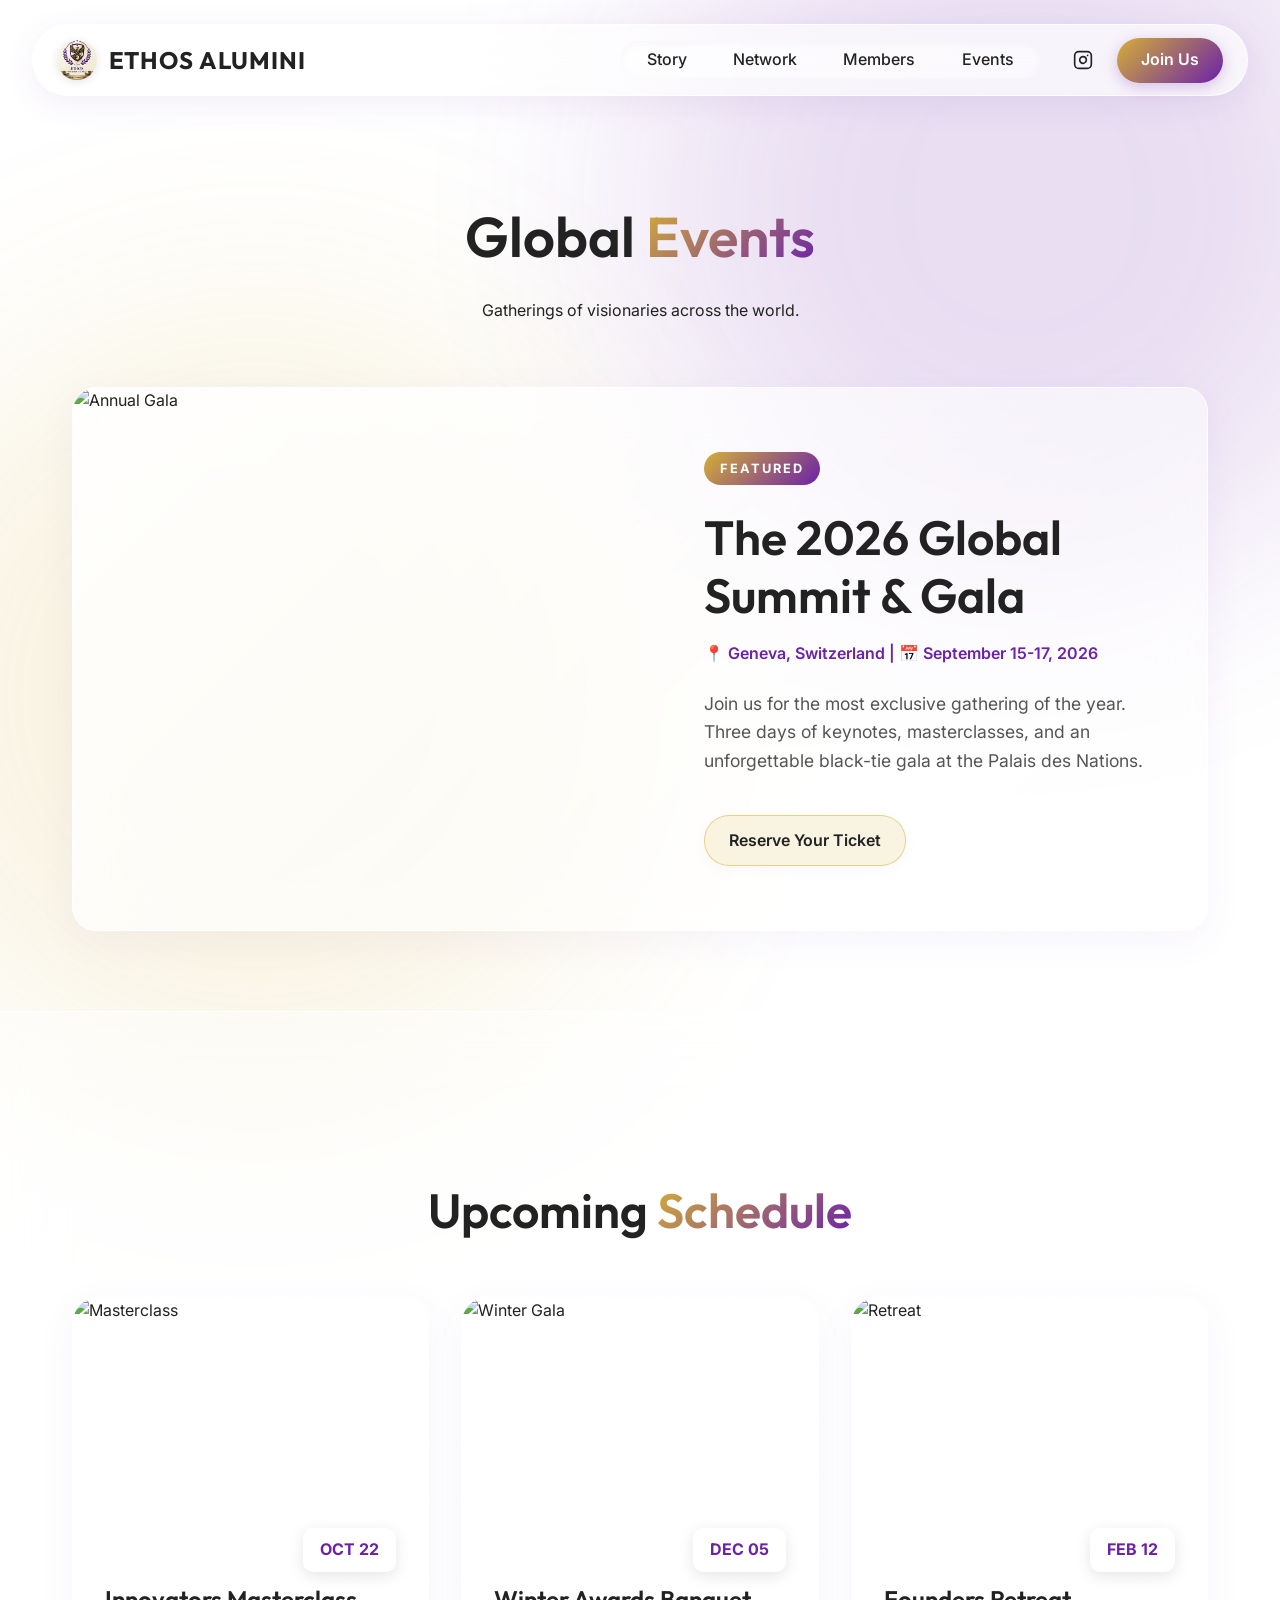
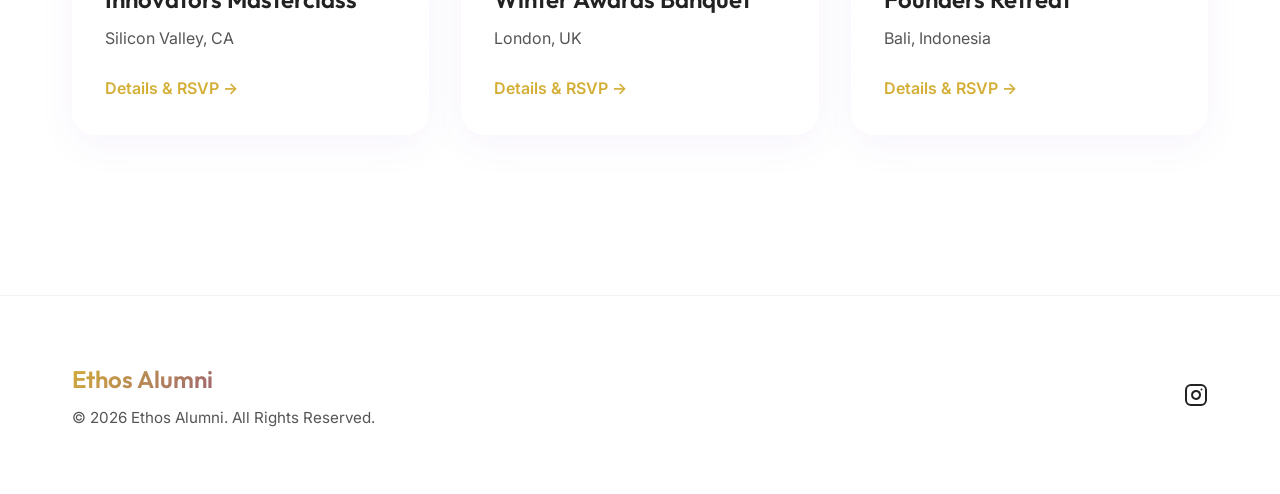
==== events.html @ 83d63afa "Complete cinematic redesign with events page" ====
<!DOCTYPE html>
<html lang="en">
<head>
    <meta charset="UTF-8">
    <meta name="viewport" content="width=device-width, initial-scale=1.0">
    <title>Ethos Alumni - Events</title>
    <link rel="icon" type="image/jpeg" href="logo.jpeg">
    <link rel="preconnect" href="https://fonts.googleapis.com">
    <link rel="preconnect" href="https://fonts.gstatic.com" crossorigin>
    <link href="https://fonts.googleapis.com/css2?family=Inter:wght@300;400;500&family=Outfit:wght@300;400;600;700&display=swap" rel="stylesheet">
    <link rel="stylesheet" href="styles.css">
</head>
<body class="js-enabled">
    <!-- Ambient Glows -->
    <div class="purple-glow"></div>
    <div class="gold-glow"></div>

    <nav class="navbar">
        <div class="logo">
            <img src="logo.jpeg" alt="Ethos Alumni Logo" class="logo-img">
            <span>ETHOS ALUMINI</span>
        </div>
        <div class="nav-right">
            <ul class="nav-links">
                <li><a href="index.html#about" class="nav-item">Story</a></li>
                <li><a href="index.html#network" class="nav-item">Network</a></li>
                <li><a href="members.html" class="nav-item">Members</a></li>
                <li><a href="events.html" class="nav-item">Events</a></li>
            </ul>
            <div class="nav-actions">
                <a href="#" class="social-icon" aria-label="Instagram">
                    <svg xmlns="http://www.w3.org/2000/svg" width="20" height="20" viewBox="0 0 24 24" fill="none" stroke="currentColor" stroke-width="2" stroke-linecap="round" stroke-linejoin="round">
                        <rect x="2" y="2" width="20" height="20" rx="5" ry="5"></rect>
                        <path d="M16 11.37A4 4 0 1 1 12.63 8 4 4 0 0 1 16 11.37z"></path>
                        <line x1="17.5" y1="6.5" x2="17.51" y2="6.5"></line>
                    </svg>
                </a>
                <a href="index.html#contact" class="btn-primary btn-nav">Join Us</a>
            </div>
        </div>
    </nav>

    <header class="page-header members-header">
        <h1 class="fade-up">Global <span class="gradient-text">Events</span></h1>
        <p class="fade-up delay-1">Gatherings of visionaries across the world.</p>
    </header>

    <section class="featured-event-section container">
        <div class="glass-card featured-event-card scroll-reveal">
            <div class="featured-event-img">
                <img src="https://images.unsplash.com/photo-1540575467063-178a50c2df87?q=80&w=1600&auto=format&fit=crop" alt="Annual Gala">
            </div>
            <div class="featured-event-content">
                <div class="event-badge">FEATURED</div>
                <h2>The 2026 Global Summit & Gala</h2>
                <p class="event-meta">📍 Geneva, Switzerland | 📅 September 15-17, 2026</p>
                <p class="event-desc">Join us for the most exclusive gathering of the year. Three days of keynotes, masterclasses, and an unforgettable black-tie gala at the Palais des Nations.</p>
                <a href="#" class="btn-primary">Reserve Your Ticket</a>
            </div>
        </div>
    </section>

    <section class="events-directory bg-glass" style="margin-top: 5rem;">
        <div class="container">
            <h2 class="section-title text-center scroll-reveal" style="padding-top: 4rem;">Upcoming <span class="gradient-text">Schedule</span></h2>
            
            <div class="cards-grid" style="padding-bottom: 4rem;">
                <!-- Event 1 -->
                <div class="glass-card event-grid-card scroll-reveal">
                    <img src="https://images.unsplash.com/photo-1515187029135-18ee286d815b?q=80&w=600&auto=format&fit=crop" alt="Masterclass">
                    <div class="event-grid-info">
                        <div class="event-date-small">OCT 22</div>
                        <h3>Innovators Masterclass</h3>
                        <p>Silicon Valley, CA</p>
                        <a href="#" class="event-link">Details & RSVP &rarr;</a>
                    </div>
                </div>

                <!-- Event 2 -->
                <div class="glass-card event-grid-card scroll-reveal delay-1">
                    <img src="https://images.unsplash.com/photo-1511795409834-ef04bbd61622?q=80&w=600&auto=format&fit=crop" alt="Winter Gala">
                    <div class="event-grid-info">
                        <div class="event-date-small">DEC 05</div>
                        <h3>Winter Awards Banquet</h3>
                        <p>London, UK</p>
                        <a href="#" class="event-link">Details & RSVP &rarr;</a>
                    </div>
                </div>

                <!-- Event 3 -->
                <div class="glass-card event-grid-card scroll-reveal delay-2">
                    <img src="https://images.unsplash.com/photo-1552664730-d307ca884978?q=80&w=600&auto=format&fit=crop" alt="Retreat">
                    <div class="event-grid-info">
                        <div class="event-date-small">FEB 12</div>
                        <h3>Founders Retreat</h3>
                        <p>Bali, Indonesia</p>
                        <a href="#" class="event-link">Details & RSVP &rarr;</a>
                    </div>
                </div>
            </div>
        </div>
    </section>

    <!-- Footer same as others -->
    <footer class="footer">
        <div class="container footer-content">
            <div class="footer-brand">
                <h2 class="gradient-text">Ethos Alumni</h2>
                <p>&copy; 2026 Ethos Alumni. All Rights Reserved.</p>
            </div>
            <div class="footer-socials">
                <a href="#" class="social-icon" aria-label="Instagram">
                    <svg xmlns="http://www.w3.org/2000/svg" width="24" height="24" viewBox="0 0 24 24" fill="none" stroke="currentColor" stroke-width="2" stroke-linecap="round" stroke-linejoin="round">
                        <rect x="2" y="2" width="20" height="20" rx="5" ry="5"></rect>
                        <path d="M16 11.37A4 4 0 1 1 12.63 8 4 4 0 0 1 16 11.37z"></path>
                        <line x1="17.5" y1="6.5" x2="17.51" y2="6.5"></line>
                    </svg>
                </a>
            </div>
        </div>
    </footer>

    <script src="script.js"></script>
</body>
</html>
---- styles.css ----
/* ... variables and reset ... */
:root {
    /* White/Champagne Gold/Purple Theme */
    --color-bg: #ffffff;
    --color-offwhite: #f9f9f9;
    --color-text: #222222;
    --color-text-light: #555555;
    --color-gold: #d4af37;
    --color-purple: #6b21a8;
    
    --font-heading: 'Outfit', sans-serif;
    --font-body: 'Inter', sans-serif;
}

* { margin: 0; padding: 0; box-sizing: border-box; }
html { scroll-behavior: smooth; }

body {
    font-family: var(--font-body);
    color: var(--color-text);
    background-color: var(--color-bg);
    line-height: 1.6;
    overflow-x: hidden;
}

/* Ambient Glows */
.purple-glow, .gold-glow {
    position: fixed;
    width: 60vw;
    height: 60vw;
    border-radius: 50%;
    filter: blur(120px);
    z-index: -2;
    opacity: 0.15;
    animation: floatGlow 12s infinite alternate ease-in-out;
    pointer-events: none;
}
.purple-glow { background: var(--color-purple); top: -20%; right: -10%; }
.gold-glow { background: var(--color-gold); bottom: -20%; left: -10%; animation-delay: -6s; }

@keyframes floatGlow {
    0% { transform: translate(0, 0) scale(1); }
    100% { transform: translate(5%, 10%) scale(1.1); }
}

/* Typography */
h1, h2, h3, h4 { font-family: var(--font-heading); font-weight: 600; }
.text-center { text-align: center; }

.gradient-text {
    background: linear-gradient(135deg, var(--color-gold), var(--color-purple));
    -webkit-background-clip: text;
    -webkit-text-fill-color: transparent;
    background-clip: text;
}

/* Layout */
.container { max-width: 1200px; margin: 0 auto; padding: 0 2rem; }

/* Navbar - Floating Pill Design */
.navbar {
    position: fixed;
    top: 0;
    left: 0;
    width: calc(100% - 4rem);
    margin: 1.5rem 2rem;
    padding: 0.8rem 1.5rem;
    display: flex;
    justify-content: space-between;
    align-items: center;
    background: rgba(255, 255, 255, 0.65);
    backdrop-filter: blur(25px);
    -webkit-backdrop-filter: blur(25px);
    z-index: 1000;
    border-radius: 50px;
    border: 1px solid rgba(255, 255, 255, 0.8);
    box-shadow: 0 8px 32px rgba(107, 33, 168, 0.08);
    transition: all 0.3s ease;
}

.logo {
    display: flex;
    align-items: center;
    gap: 0.75rem;
    font-family: var(--font-heading);
    font-size: 1.5rem;
    font-weight: 700;
    color: var(--color-text);
    letter-spacing: 1px;
    text-transform: uppercase;
}

.logo-img {
    height: 40px;
    width: 40px;
    border-radius: 50%;
    object-fit: cover;
    box-shadow: 0 2px 10px rgba(0,0,0,0.1);
}

.nav-right {
    display: flex;
    align-items: center;
    gap: 2rem;
}

.nav-links { 
    list-style: none; 
    display: flex; 
    gap: 0.5rem; 
    align-items: center; 
    background: rgba(255, 255, 255, 0.5);
    padding: 0.4rem 0.5rem;
    border-radius: 40px;
    box-shadow: inset 0 2px 10px rgba(0,0,0,0.03);
}

.nav-item { 
    text-decoration: none; 
    color: var(--color-text); 
    font-weight: 500; 
    transition: all 0.3s ease; 
    padding: 0.5rem 1.2rem;
    border-radius: 20px;
}

.nav-item:hover { 
    background: rgba(107, 33, 168, 0.08);
    color: var(--color-purple); 
}

.nav-actions {
    display: flex;
    align-items: center;
    gap: 1.5rem;
}

.social-icon {
    color: var(--color-text);
    transition: color 0.3s ease, transform 0.3s ease;
    display: flex;
}

.social-icon:hover {
    color: var(--color-purple);
    transform: scale(1.1);
}

/* Buttons */
.btn-primary {
    background: rgba(212, 175, 55, 0.15);
    backdrop-filter: blur(10px);
    -webkit-backdrop-filter: blur(10px);
    color: var(--color-text) !important;
    padding: 0.75rem 1.5rem;
    border-radius: 25px; /* Pill shape */
    text-decoration: none;
    font-weight: 600;
    transition: all 0.3s ease;
    display: inline-block;
    border: 1px solid rgba(212, 175, 55, 0.5);
    box-shadow: 0 4px 15px rgba(0, 0, 0, 0.03);
}

.btn-primary:hover {
    background: rgba(107, 33, 168, 0.15);
    border-color: rgba(107, 33, 168, 0.4);
    transform: translateY(-2px);
    box-shadow: 0 8px 25px rgba(107, 33, 168, 0.15);
}

.btn-nav {
    background: linear-gradient(135deg, var(--color-gold), var(--color-purple));
    color: white !important;
    border: none;
    padding: 0.6rem 1.5rem;
    box-shadow: 0 4px 15px rgba(107, 33, 168, 0.25);
}

.btn-nav:hover {
    box-shadow: 0 6px 20px rgba(107, 33, 168, 0.4);
    background: linear-gradient(135deg, #e6c148, #822dc9);
}

/* --- CINEMATIC SCROLLYTELLING --- */

.scroll-container {
    position: relative;
    z-index: 1;
}

/* Hero - No longer sticky to prevent clashing */
.hero {
    height: 100vh;
    display: flex;
    flex-direction: column;
    align-items: center;
    justify-content: center;
    text-align: center;
    padding: 0 2rem;
    padding-top: 5rem;
}

.hero-title { font-size: 5rem; line-height: 1.1; margin-bottom: 1.5rem; }
.hero-subtitle { font-size: 1.35rem; color: var(--color-text-light); margin-bottom: 2.5rem; max-width: 600px; }

/* Scrolly Story */
.scrolly-story {
    height: 300vh;
    view-timeline: --story-scroll;
    position: relative;
}

.sticky-story {
    position: sticky;
    top: 0;
    height: 100vh;
    display: flex;
    align-items: center;
    justify-content: center;
    overflow: hidden;
}

.story-step {
    position: absolute;
    width: 100%;
    max-width: 800px;
    padding: 0 2rem;
    display: flex;
    justify-content: center;
    opacity: 0;
    transform: translateY(40px);
    transition: opacity 0.5s ease, transform 0.5s ease;
}

.story-card {
    background: rgba(255, 255, 255, 0.6);
    backdrop-filter: blur(20px);
    -webkit-backdrop-filter: blur(20px);
    border: 1px solid rgba(255, 255, 255, 0.9);
    border-radius: 24px;
    padding: 3rem;
    box-shadow: 0 15px 50px rgba(107, 33, 168, 0.08);
    text-align: center;
}

.story-step h2 { font-size: 4rem; }
.story-step p { font-size: 2rem; color: var(--color-text); font-weight: 300; line-height: 1.4; margin: 0; }

/* Native CSS Timelines */
@supports (animation-timeline: view()) and (animation-range: entry) {
    .js-enabled .story-step { transition: none; }
    
    .step-1 { animation: stepFade linear both; animation-timeline: --story-scroll; animation-range: cover 10% cover 35%; }
    .step-2 { animation: stepFade linear both; animation-timeline: --story-scroll; animation-range: cover 40% cover 65%; }
    .step-3 { animation: stepFade linear both; animation-timeline: --story-scroll; animation-range: cover 70% cover 95%; }

    @keyframes stepFade {
        0% { opacity: 0; transform: translateY(40px); }
        20% { opacity: 1; transform: translateY(0); }
        80% { opacity: 1; transform: translateY(0); }
        100% { opacity: 0; transform: translateY(-40px); }
    }
}

/* Sections */
section { padding: 6rem 0; }
.section-title { font-size: 3rem; margin-bottom: 2rem; }

.bg-glass {
    position: relative;
    z-index: 2;
    background: rgba(255, 255, 255, 0.4);
    backdrop-filter: blur(30px);
    -webkit-backdrop-filter: blur(30px);
    border-top: 1px solid rgba(255, 255, 255, 0.8);
}

/* Cards / Glassmorphism */
.cards-grid {
    display: grid;
    grid-template-columns: repeat(auto-fit, minmax(300px, 1fr));
    gap: 2rem;
    margin-top: 3rem;
}

.glass-card {
    background: linear-gradient(135deg, rgba(255, 255, 255, 0.9), rgba(255, 255, 255, 0.4));
    backdrop-filter: blur(20px);
    -webkit-backdrop-filter: blur(20px);
    border: 1px solid rgba(255, 255, 255, 0.8);
    border-radius: 24px;
    padding: 3rem 2rem;
    box-shadow: 0 10px 40px rgba(107, 33, 168, 0.05);
    transition: all 0.4s cubic-bezier(0.175, 0.885, 0.32, 1.275);
    position: relative;
    overflow: hidden;
}

.glass-card::before {
    content: '';
    position: absolute;
    top: 0; left: 0; width: 100%; height: 100%;
    background: linear-gradient(135deg, transparent, rgba(212, 175, 55, 0.05), rgba(107, 33, 168, 0.08));
    opacity: 0;
    transition: opacity 0.4s ease;
    z-index: 0;
}

.glass-card:hover {
    transform: translateY(-12px) scale(1.02);
    box-shadow: 0 20px 50px rgba(107, 33, 168, 0.12);
    border-color: rgba(212, 175, 55, 0.4);
}

.glass-card:hover::before {
    opacity: 1;
}

.glass-card > * {
    position: relative;
    z-index: 1;
}

.member-avatar {
    width: 90px;
    height: 90px;
    border-radius: 50%;
    background: linear-gradient(135deg, var(--color-gold), var(--color-purple));
    margin-bottom: 1.5rem;
    box-shadow: 0 6px 20px rgba(0,0,0,0.1);
    border: 3px solid #fff;
}

.member-card h3 { margin-bottom: 0.5rem; font-size: 1.5rem; }
.member-card p { color: var(--color-text-light); font-size: 1.05rem; }

/* Footer */
.footer {
    background-color: rgba(255, 255, 255, 0.8);
    backdrop-filter: blur(10px);
    padding: 4rem 0;
    border-top: 1px solid rgba(0, 0, 0, 0.05);
    position: relative;
    z-index: 2;
}

.footer-content {
    display: flex;
    justify-content: space-between;
    align-items: center;
}

.footer-brand h2 { margin-bottom: 0.5rem; }
.footer-brand p { color: var(--color-text-light); font-size: 0.95rem; }

/* Reveal Animations */
.js-enabled .scroll-reveal {
    opacity: 0;
    transform: translateY(30px);
    transition: opacity 0.8s cubic-bezier(0.16, 1, 0.3, 1), transform 0.8s cubic-bezier(0.16, 1, 0.3, 1);
}
.js-enabled .scroll-reveal.visible { opacity: 1; transform: translateY(0); }
.js-enabled .delay-1 { transition-delay: 0.15s; }
.js-enabled .delay-2 { transition-delay: 0.3s; }

/* Initial load fades */
.fade-up { animation: fadeUpInit 1s cubic-bezier(0.16, 1, 0.3, 1) forwards; opacity: 0; transform: translateY(40px); }
.fade-up.delay-1 { animation-delay: 0.2s; }
.fade-up.delay-2 { animation-delay: 0.4s; }
@keyframes fadeUpInit { to { opacity: 1; transform: translateY(0); } }

/* Mobile Responsiveness */
@media (max-width: 768px) {
    .navbar {
        width: calc(100% - 2rem);
        margin: 1rem;
        padding: 0.8rem 1rem;
    }
    .nav-right { gap: 1rem; }
    .nav-links { display: none; }
    .hero-title { font-size: 3rem; }
    .story-step h2 { font-size: 2.5rem; }
    .story-step p { font-size: 1.5rem; }
    .story-card { padding: 2rem 1.5rem; }
    .sticky-story { padding: 0 1rem; }
    .purple-glow, .gold-glow { width: 100vw; height: 100vw; }
    .footer-content { flex-direction: column; text-align: center; gap: 2rem; }
}

/* Page Header (Subpages) */
.page-header {
    padding: 10rem 2rem 5rem;
    text-align: center;
    background: transparent;
    position: relative;
}
.page-header h1 { font-size: 3.5rem; margin-bottom: 1rem; }

/* --- Members Page Specific --- */
.members-header {
    padding: 12rem 2rem 4rem;
}

.filters {
    display: flex;
    justify-content: center;
    gap: 1rem;
    margin-top: 3rem;
    flex-wrap: wrap;
}

.filter-btn {
    background: rgba(255, 255, 255, 0.5);
    border: 1px solid rgba(255, 255, 255, 0.8);
    padding: 0.5rem 1.5rem;
    border-radius: 30px;
    font-family: var(--font-body);
    font-weight: 500;
    color: var(--color-text);
    cursor: pointer;
    transition: all 0.3s ease;
    box-shadow: 0 4px 15px rgba(0,0,0,0.02);
}

.filter-btn:hover, .filter-btn.active {
    background: linear-gradient(135deg, var(--color-gold), var(--color-purple));
    color: white;
    border-color: transparent;
    box-shadow: 0 6px 20px rgba(107, 33, 168, 0.2);
}

/* Spotlight Card Effect */
.spotlight-card {
    position: relative;
}

.spotlight-card::after {
    content: "";
    position: absolute;
    top: 0; left: 0; width: 100%; height: 100%;
    background: radial-gradient(
        600px circle at var(--mouse-x) var(--mouse-y), 
        rgba(212, 175, 55, 0.15),
        transparent 40%
    );
    z-index: 1;
    opacity: 0;
    transition: opacity 0.3s ease;
    pointer-events: none;
    border-radius: inherit;
}

.spotlight-card:hover::after {
    opacity: 1;
}

/* Enhancing the Member Card specifically */
.member-card {
    text-align: center;
    display: flex;
    flex-direction: column;
    align-items: center;
}

.member-avatar-wrap {
    position: relative;
    margin-bottom: 1.5rem;
}

.member-avatar {
    width: 120px;
    height: 120px;
    margin-bottom: 0;
    z-index: 2;
    position: relative;
}

.avatar-ring {
    position: absolute;
    top: -5px; left: -5px; right: -5px; bottom: -5px;
    border-radius: 50%;
    background: linear-gradient(135deg, var(--color-gold), var(--color-purple));
    z-index: 1;
    animation: rotateRing 4s linear infinite;
    opacity: 0;
    transition: opacity 0.4s ease;
}

.member-card:hover .avatar-ring {
    opacity: 1;
}

@keyframes rotateRing {
    0% { transform: rotate(0deg); }
    100% { transform: rotate(360deg); }
}

.member-role {
    color: var(--color-purple);
    font-weight: 600;
    font-size: 0.9rem;
    text-transform: uppercase;
    letter-spacing: 1px;
    margin-bottom: 1rem;
}

.member-socials {
    display: flex;
    gap: 1rem;
    margin-top: 1.5rem;
    z-index: 2;
    position: relative;
}

.member-socials a {
    color: var(--color-text-light);
    transition: color 0.3s ease, transform 0.3s ease;
}

.member-socials a:hover {
    color: var(--color-purple);
    transform: translateY(-3px);
}

/* --- Home Page Expanded Sections --- */

/* Pillars Section */
.pillars-section {
    padding: 8rem 0;
    position: relative;
    z-index: 2;
}
.pillar-card {
    text-align: center;
    padding: 4rem 2rem;
}
.pillar-card h3 {
    font-size: 2rem;
    color: var(--color-purple);
    margin-bottom: 1rem;
}
.pillar-card p {
    font-size: 1.1rem;
    color: var(--color-text-light);
}

/* Spotlight Section */
.spotlight-section {
    padding: 0;
    margin: 6rem 2rem;
    position: relative;
    z-index: 2;
}
.spotlight-container {
    display: grid;
    grid-template-columns: 1fr 1fr;
    background: rgba(255, 255, 255, 0.7);
    backdrop-filter: blur(30px);
    border: 1px solid rgba(255, 255, 255, 0.8);
    border-radius: 30px;
    overflow: hidden;
    box-shadow: 0 20px 60px rgba(107, 33, 168, 0.08);
}
.spotlight-image {
    height: 100%;
    min-height: 500px;
}
.spotlight-image img {
    width: 100%;
    height: 100%;
    object-fit: cover;
}
.spotlight-content {
    padding: 5rem 4rem;
    display: flex;
    flex-direction: column;
    justify-content: center;
}
.section-subtitle {
    color: var(--color-gold);
    text-transform: uppercase;
    letter-spacing: 3px;
    font-size: 0.9rem;
    margin-bottom: 1.5rem;
}
.spotlight-content h2 {
    font-size: 2.5rem;
    line-height: 1.3;
    margin-bottom: 2.5rem;
    font-style: italic;
    font-weight: 400;
}
.spotlight-author h3 {
    font-size: 1.5rem;
    color: var(--color-purple);
}
.spotlight-author p {
    color: var(--color-text-light);
    margin-bottom: 2rem;
}

/* Events Section */
.events-section {
    padding: 8rem 0;
}
.events-header {
    display: flex;
    justify-content: space-between;
    align-items: flex-end;
    margin-bottom: 4rem;
}
.events-header .section-title { margin-bottom: 0; }
.view-all-link {
    color: var(--color-purple);
    text-decoration: none;
    font-weight: 600;
    font-size: 1.1rem;
    transition: color 0.3s ease;
}
.view-all-link:hover { color: var(--color-gold); }
.events-grid {
    display: flex;
    flex-direction: column;
    gap: 1.5rem;
}
.event-card {
    display: flex;
    align-items: center;
    justify-content: space-between;
    padding: 2rem 3rem;
    background: rgba(255, 255, 255, 0.6);
    backdrop-filter: blur(20px);
    border: 1px solid rgba(255, 255, 255, 0.8);
    border-radius: 20px;
    transition: all 0.3s ease;
}
.event-card:hover {
    transform: translateX(10px);
    box-shadow: 0 10px 30px rgba(107, 33, 168, 0.08);
    border-color: rgba(212, 175, 55, 0.4);
}
.event-date {
    display: flex;
    flex-direction: column;
    align-items: center;
    justify-content: center;
    min-width: 80px;
    padding-right: 2rem;
    border-right: 1px solid rgba(0, 0, 0, 0.1);
}
.event-date .month {
    font-size: 1rem;
    font-weight: 700;
    color: var(--color-gold);
    letter-spacing: 2px;
}
.event-date .day {
    font-size: 2.5rem;
    font-weight: 700;
    color: var(--color-purple);
    line-height: 1;
}
.event-details {
    flex-grow: 1;
    padding: 0 3rem;
}
.event-details h3 { font-size: 1.5rem; margin-bottom: 0.5rem; }
.event-details p { color: var(--color-text-light); }
.event-btn {
    padding: 0.8rem 2rem;
    border-radius: 30px;
    background: transparent;
    border: 2px solid var(--color-purple);
    color: var(--color-purple);
    text-decoration: none;
    font-weight: 600;
    transition: all 0.3s ease;
}
.event-card:hover .event-btn {
    background: var(--color-purple);
    color: white;
}

/* Grand CTA */
.cta-section {
    position: relative;
    padding: 10rem 2rem;
    text-align: center;
    overflow: hidden;
    z-index: 2;
}
.cta-background {
    position: absolute;
    top: 0; left: 0; right: 0; bottom: 0;
    background: linear-gradient(135deg, rgba(212, 175, 55, 0.1), rgba(107, 33, 168, 0.15));
    z-index: -1;
}
.cta-content h2 {
    font-size: 4rem;
    margin-bottom: 1rem;
}
.cta-content p {
    font-size: 1.5rem;
    color: var(--color-text-light);
    margin-bottom: 3rem;
}
.btn-cta {
    font-size: 1.2rem;
    padding: 1rem 3rem;
    background: linear-gradient(135deg, var(--color-gold), var(--color-purple));
    color: white !important;
    border: none;
}
.btn-cta:hover {
    transform: translateY(-4px) scale(1.05);
    box-shadow: 0 15px 30px rgba(107, 33, 168, 0.3);
}

@media (max-width: 768px) {
    .spotlight-container { grid-template-columns: 1fr; }
    .spotlight-image { min-height: 300px; }
    .spotlight-content { padding: 3rem 2rem; }
    .events-header { flex-direction: column; align-items: flex-start; gap: 1rem; }
    .event-card { flex-direction: column; text-align: center; gap: 2rem; padding: 2rem; }
    .event-date { border-right: none; padding-right: 0; border-bottom: 1px solid rgba(0,0,0,0.1); padding-bottom: 1rem; }
    .event-details { padding: 0; }
    .cta-content h2 { font-size: 2.5rem; }
}

/* --- Events Page Specific --- */
.featured-event-card {
    display: grid;
    grid-template-columns: 1fr 1fr;
    padding: 0;
    overflow: hidden;
    gap: 0;
}
.featured-event-img {
    height: 100%;
    min-height: 400px;
}
.featured-event-img img {
    width: 100%;
    height: 100%;
    object-fit: cover;
}
.featured-event-content {
    padding: 4rem;
    display: flex;
    flex-direction: column;
    justify-content: center;
    align-items: flex-start;
}
.event-badge {
    background: linear-gradient(135deg, var(--color-gold), var(--color-purple));
    color: white;
    font-size: 0.8rem;
    font-weight: 700;
    padding: 0.4rem 1rem;
    border-radius: 20px;
    letter-spacing: 2px;
    margin-bottom: 1.5rem;
}
.featured-event-content h2 {
    font-size: 3rem;
    line-height: 1.2;
    margin-bottom: 1rem;
}
.event-meta {
    font-weight: 600;
    color: var(--color-purple);
    margin-bottom: 1.5rem;
}
.event-desc {
    color: var(--color-text-light);
    margin-bottom: 2.5rem;
    font-size: 1.1rem;
}

.event-grid-card {
    padding: 0;
    display: flex;
    flex-direction: column;
}
.event-grid-card img {
    width: 100%;
    height: 250px;
    object-fit: cover;
    border-radius: 24px 24px 0 0;
}
.event-grid-info {
    padding: 2rem;
    position: relative;
}
.event-date-small {
    position: absolute;
    top: -20px;
    right: 2rem;
    background: var(--color-bg);
    padding: 0.5rem 1rem;
    border-radius: 10px;
    box-shadow: 0 4px 15px rgba(0,0,0,0.1);
    font-weight: 700;
    color: var(--color-purple);
    border: 1px solid rgba(255,255,255,0.5);
}
.event-grid-info h3 {
    font-size: 1.5rem;
    margin-bottom: 0.5rem;
}
.event-grid-info p {
    color: var(--color-text-light);
    margin-bottom: 1.5rem;
}
.event-link {
    color: var(--color-gold);
    font-weight: 600;
    text-decoration: none;
    transition: color 0.3s ease;
}
.event-link:hover {
    color: var(--color-purple);
}

@media (max-width: 768px) {
    .featured-event-card { grid-template-columns: 1fr; }
    .featured-event-img { min-height: 250px; }
    .featured-event-content { padding: 2rem; }
}
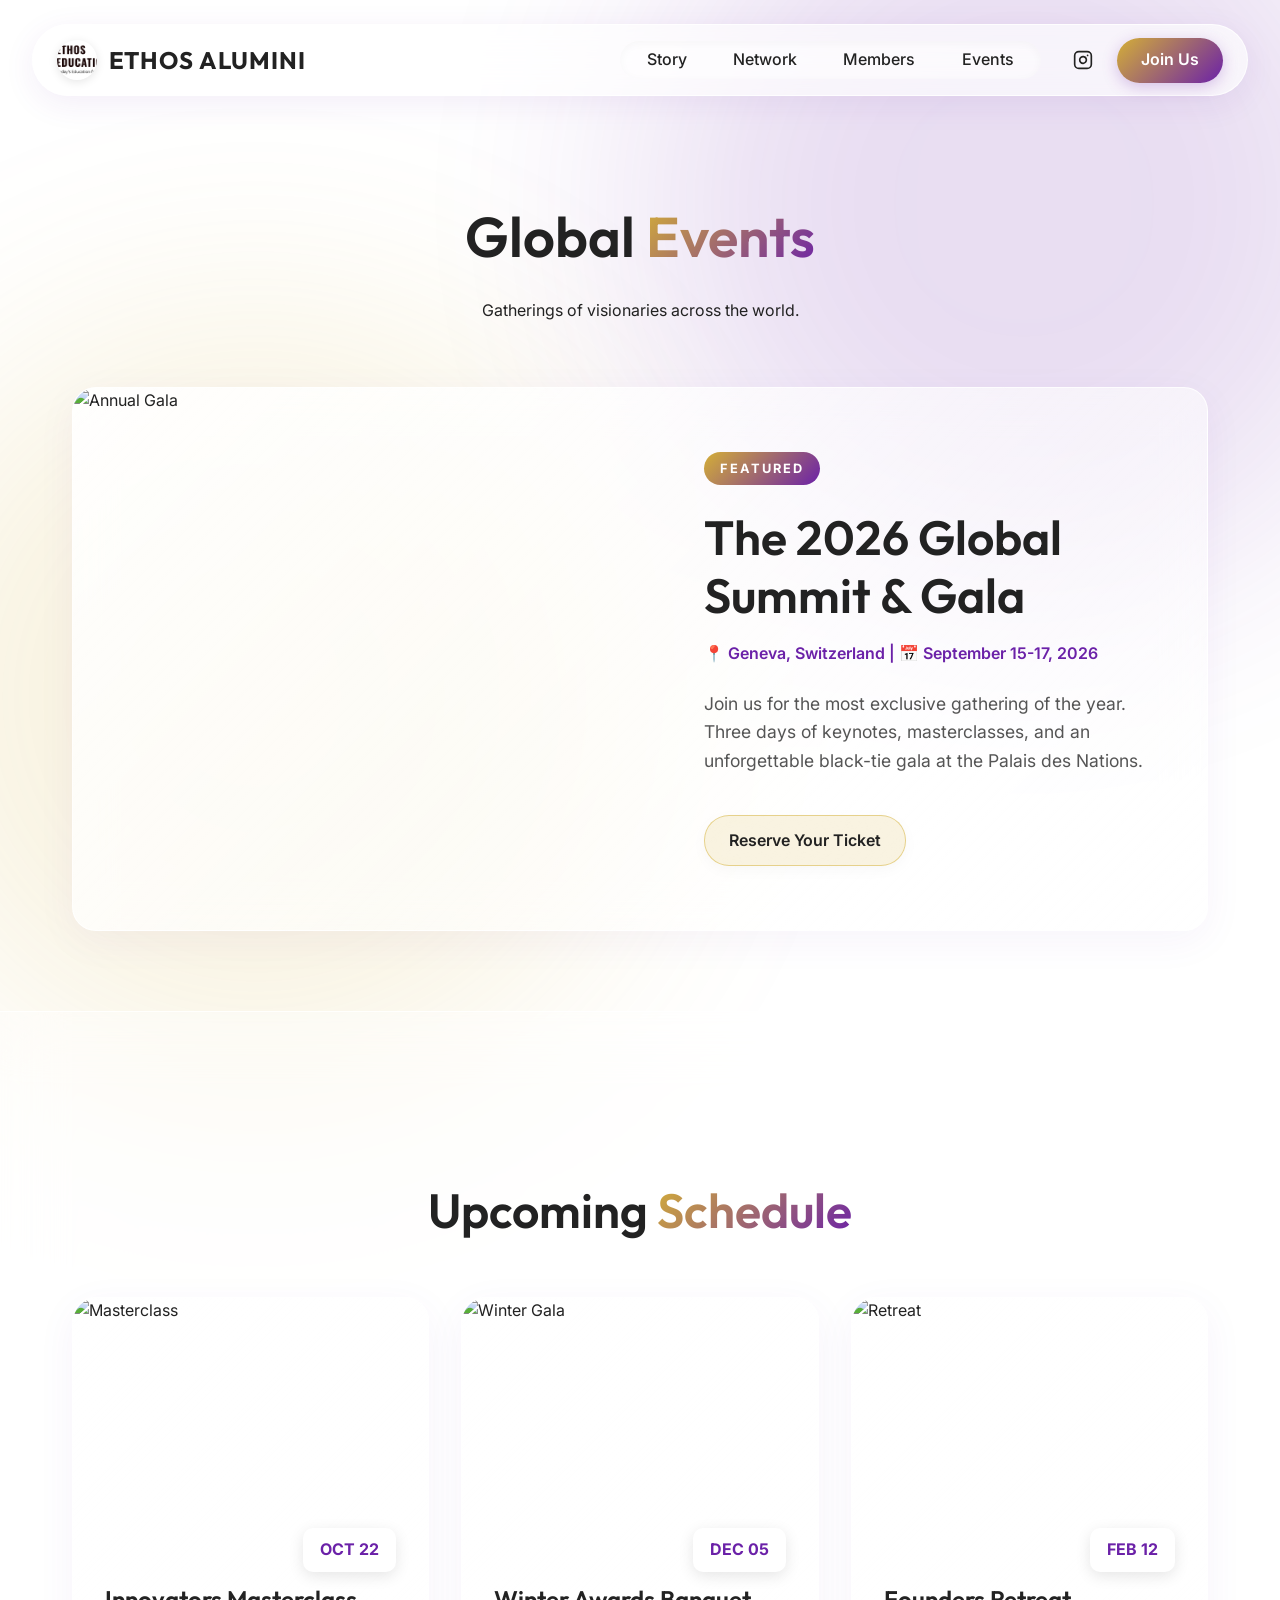
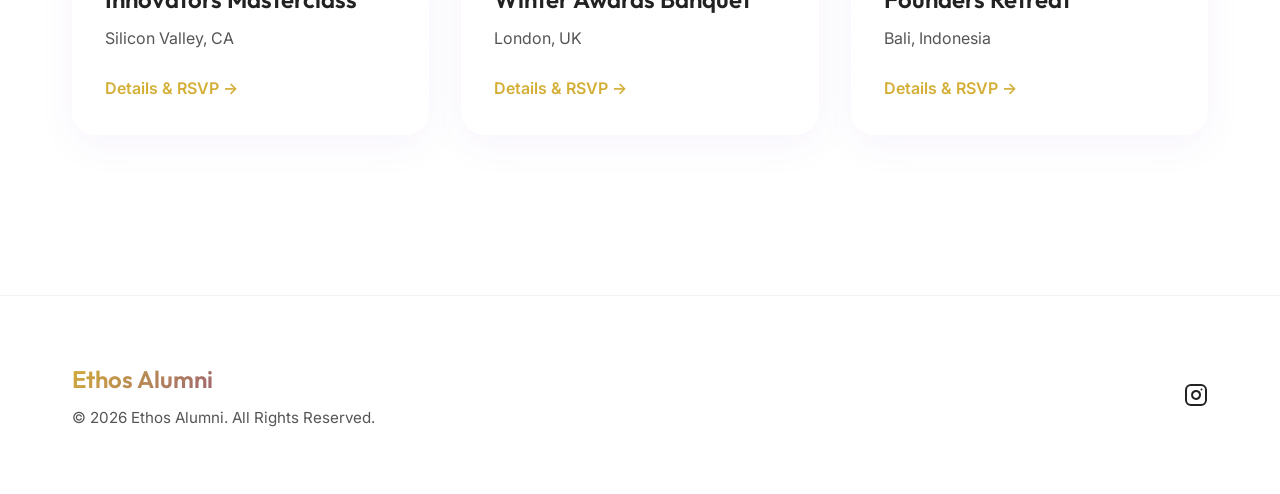
==== commit 542b1ec8: "feat: add hero slideshow and update navbar logo" ====
--- a/events.html
+++ b/events.html
@@ -17,7 +17,7 @@
 
     <nav class="navbar">
         <div class="logo">
-            <img src="logo.jpeg" alt="Ethos Alumni Logo" class="logo-img">
+            <img src="assets/new_logo.png" alt="Ethos Alumni Logo" class="logo-img">
             <span>ETHOS ALUMINI</span>
         </div>
         <div class="nav-right">
--- a/styles.css
+++ b/styles.css
@@ -41,6 +41,31 @@
 @keyframes floatGlow {
     0% { transform: translate(0, 0) scale(1); }
     100% { transform: translate(5%, 10%) scale(1.1); }
+}
+
+/* Film Grain Overlay */
+.film-grain {
+    position: fixed;
+    top: -50%; left: -50%;
+    width: 200%; height: 200%;
+    background-image: url('data:image/svg+xml,%3Csvg viewBox="0 0 200 200" xmlns="http://www.w3.org/2000/svg"%3E%3Cfilter id="noiseFilter"%3E%3CfeTurbulence type="fractalNoise" baseFrequency="0.8" numOctaves="3" stitchTiles="stitch"/%3E%3C/filter%3E%3Crect width="100%25" height="100%25" filter="url(%23noiseFilter)"/%3E%3C/svg%3E');
+    opacity: 0.05; 
+    pointer-events: none;
+    z-index: 9998;
+    animation: grainAnimation 0.5s steps(10) infinite;
+}
+
+@keyframes grainAnimation {
+    0%, 100% { transform: translate(0, 0); }
+    10% { transform: translate(-5%, -10%); }
+    20% { transform: translate(-15%, 5%); }
+    30% { transform: translate(7%, -25%); }
+    40% { transform: translate(-5%, 25%); }
+    50% { transform: translate(-15%, 10%); }
+    60% { transform: translate(15%, 0%); }
+    70% { transform: translate(0%, 15%); }
+    80% { transform: translate(3%, 35%); }
+    90% { transform: translate(-10%, 10%); }
 }
 
 /* Typography */
@@ -199,68 +224,126 @@
     text-align: center;
     padding: 0 2rem;
     padding-top: 5rem;
+    position: relative;
+    overflow: hidden;
+}
+
+.hero-slider {
+    position: absolute;
+    top: 0;
+    left: 0;
+    width: 100%;
+    height: 100%;
+    z-index: -2;
+}
+
+.hero-slide {
+    position: absolute;
+    top: 0;
+    left: 0;
+    width: 100%;
+    height: 100%;
+    background-size: cover;
+    background-position: center;
+    opacity: 0;
+    transition: opacity 1.5s ease-in-out, transform 8s linear;
+    transform: scale(1.05);
+}
+
+.hero-slide.active {
+    opacity: 1;
+    transform: scale(1);
+}
+
+.hero-overlay {
+    position: absolute;
+    top: 0;
+    left: 0;
+    width: 100%;
+    height: 100%;
+    background: linear-gradient(to bottom, rgba(10, 5, 20, 0.4), rgba(10, 5, 20, 0.8));
+    z-index: -1;
 }
 
 .hero-title { font-size: 5rem; line-height: 1.1; margin-bottom: 1.5rem; }
 .hero-subtitle { font-size: 1.35rem; color: var(--color-text-light); margin-bottom: 2.5rem; max-width: 600px; }
 
-/* Scrolly Story */
-.scrolly-story {
-    height: 300vh;
-    view-timeline: --story-scroll;
-    position: relative;
-}
-
-.sticky-story {
-    position: sticky;
-    top: 0;
+/* --- CINEMATIC HORIZONTAL SCROLL STORY --- */
+.horizontal-scroll-section {
+    width: 100%;
     height: 100vh;
-    display: flex;
-    align-items: center;
+    overflow: hidden;
+    position: relative;
+    background: var(--color-bg);
+}
+
+.horizontal-scroll-wrapper {
+    display: flex;
+    height: 100vh;
+    width: max-content;
+    will-change: transform;
+}
+
+.horizontal-panel {
+    width: 100vw;
+    height: 100vh;
+    display: flex;
+    flex-direction: column;
     justify-content: center;
+    align-items: center;
+    position: relative;
+    padding: 0 10vw;
+}
+
+.intro-panel, .outro-panel {
+    text-align: center;
+}
+
+.massive-text {
+    font-size: 8rem;
+    line-height: 1.1;
+    white-space: nowrap;
+    text-transform: uppercase;
+}
+
+.image-panel {
+    display: flex;
+    flex-direction: row;
+    align-items: center;
+    justify-content: space-between;
+    gap: 4rem;
+}
+
+.cinematic-image-wrap {
+    width: 50vw;
+    height: 70vh;
+    border-radius: 20px;
     overflow: hidden;
-}
-
-.story-step {
-    position: absolute;
-    width: 100%;
-    max-width: 800px;
-    padding: 0 2rem;
-    display: flex;
-    justify-content: center;
+    position: relative;
+    box-shadow: 0 30px 60px rgba(107, 33, 168, 0.15);
+}
+
+.parallax-img {
+    width: 130%; 
+    height: 100%;
+    object-fit: cover;
+    transform-origin: center;
+}
+
+.panel-content {
+    width: 35vw;
+}
+
+.panel-content p {
+    font-size: 2.5rem;
+    font-weight: 300;
+    line-height: 1.3;
+}
+
+/* GSAP Reveal States */
+.gs-reveal {
     opacity: 0;
-    transform: translateY(40px);
-    transition: opacity 0.5s ease, transform 0.5s ease;
-}
-
-.story-card {
-    background: rgba(255, 255, 255, 0.6);
-    backdrop-filter: blur(20px);
-    -webkit-backdrop-filter: blur(20px);
-    border: 1px solid rgba(255, 255, 255, 0.9);
-    border-radius: 24px;
-    padding: 3rem;
-    box-shadow: 0 15px 50px rgba(107, 33, 168, 0.08);
-    text-align: center;
-}
-
-.story-step h2 { font-size: 4rem; }
-.story-step p { font-size: 2rem; color: var(--color-text); font-weight: 300; line-height: 1.4; margin: 0; }
-
-/* Native CSS Timelines */
-@supports (animation-timeline: view()) and (animation-range: entry) {
-    .js-enabled .story-step { transition: none; }
-    
-    .step-1 { animation: stepFade linear both; animation-timeline: --story-scroll; animation-range: cover 10% cover 35%; }
-    .step-2 { animation: stepFade linear both; animation-timeline: --story-scroll; animation-range: cover 40% cover 65%; }
-    .step-3 { animation: stepFade linear both; animation-timeline: --story-scroll; animation-range: cover 70% cover 95%; }
-
-    @keyframes stepFade {
-        0% { opacity: 0; transform: translateY(40px); }
-        20% { opacity: 1; transform: translateY(0); }
-        80% { opacity: 1; transform: translateY(0); }
-        100% { opacity: 0; transform: translateY(-40px); }
-    }
+    visibility: hidden;
 }
 
 /* Sections */
@@ -386,6 +469,28 @@
     .sticky-story { padding: 0 1rem; }
     .purple-glow, .gold-glow { width: 100vw; height: 100vw; }
     .footer-content { flex-direction: column; text-align: center; gap: 2rem; }
+    
+    /* Horizontal Scroll Fallback for Mobile */
+    .horizontal-scroll-wrapper {
+        flex-direction: column;
+        width: 100%;
+        height: auto;
+    }
+    .horizontal-scroll-section {
+        height: auto !important;
+        overflow: visible;
+    }
+    .horizontal-panel {
+        height: auto;
+        padding: 5rem 2rem;
+        width: 100vw;
+    }
+    .massive-text { font-size: 3rem; white-space: normal; }
+    .image-panel { flex-direction: column; gap: 2rem; }
+    .cinematic-image-wrap { width: 100%; height: 40vh; }
+    .panel-content { width: 100%; }
+    .panel-content p { font-size: 1.5rem; }
+    .parallax-img { width: 100%; }
 }
 
 /* Page Header (Subpages) */
@@ -525,24 +630,163 @@
 
 /* --- Home Page Expanded Sections --- */
 
-/* Pillars Section */
-.pillars-section {
+/* --- Cinematic Zig-Zag Community --- */
+.zigzag-section {
     padding: 8rem 0;
     position: relative;
     z-index: 2;
 }
-.pillar-card {
-    text-align: center;
-    padding: 4rem 2rem;
-}
-.pillar-card h3 {
-    font-size: 2rem;
+
+.zigzag-row {
+    display: flex;
+    align-items: center;
+    justify-content: space-between;
+    gap: 4rem;
+    margin-bottom: 6rem;
+}
+
+.zigzag-row.reverse {
+    flex-direction: row-reverse;
+}
+
+.zigzag-row:last-child {
+    margin-bottom: 0;
+}
+
+.zigzag-content {
+    flex: 1;
+    padding: 0 2rem;
+}
+
+.zigzag-content h3 {
+    font-size: 3.5rem;
     color: var(--color-purple);
+    margin-bottom: 1.5rem;
+    line-height: 1.1;
+}
+
+.zigzag-content p {
+    font-size: 1.4rem;
+    color: var(--color-text-light);
+    line-height: 1.6;
+    font-weight: 300;
+}
+
+.zigzag-image {
+    flex: 1;
+    height: 600px;
+    border-radius: 20px;
+    overflow: hidden;
+    box-shadow: 0 30px 60px rgba(107, 33, 168, 0.15);
+}
+
+.zigzag-image img {
+    width: 100%;
+    height: 100%;
+    object-fit: cover;
+    transition: transform 0.7s cubic-bezier(0.16, 1, 0.3, 1);
+}
+
+.zigzag-row:hover .zigzag-image img {
+    transform: scale(1.05);
+}
+
+/* --- Expandable Hover Accordion: Core Values --- */
+.accordion-section {
+    padding: 8rem 0;
+    position: relative;
+    z-index: 2;
+    background: var(--color-bg);
+}
+
+.accordion-container {
+    display: flex;
+    height: 70vh;
+    min-height: 500px;
+    width: 100%;
+    max-width: 1400px;
+    margin: 0 auto;
+    padding: 0 2rem;
+    gap: 1rem;
+}
+
+.accordion-item {
+    flex: 1;
+    position: relative;
+    border-radius: 20px;
+    overflow: hidden;
+    background-size: cover;
+    background-position: center;
+    transition: flex 0.6s cubic-bezier(0.25, 1, 0.5, 1);
+    cursor: pointer;
+}
+
+.accordion-item:hover, .accordion-item.active {
+    flex: 4;
+}
+
+.accordion-overlay {
+    position: absolute;
+    top: 0; left: 0; right: 0; bottom: 0;
+    background: linear-gradient(to top, rgba(0,0,0,0.8) 0%, rgba(0,0,0,0.2) 100%);
+    transition: background 0.6s ease;
+}
+
+.accordion-item:hover .accordion-overlay, .accordion-item.active .accordion-overlay {
+    background: linear-gradient(to top, rgba(107, 33, 168, 0.8) 0%, rgba(0,0,0,0.2) 100%);
+}
+
+.accordion-content {
+    position: absolute;
+    bottom: 0;
+    left: 0;
+    width: 100%;
+    padding: 3rem;
+    color: white;
+}
+
+.accordion-content h3 {
+    font-size: 2.5rem;
     margin-bottom: 1rem;
-}
-.pillar-card p {
-    font-size: 1.1rem;
-    color: var(--color-text-light);
+    color: white;
+    text-shadow: 0 2px 10px rgba(0,0,0,0.5);
+    white-space: nowrap;
+    transition: transform 0.4s ease;
+}
+
+.accordion-item:not(:hover):not(.active) .accordion-content h3 {
+    transform: rotate(-90deg) translate(200%, -200%); /* Adjusted for proper vertical alignment */
+    transform-origin: left bottom;
+    margin-bottom: 0;
+}
+
+.accordion-desc {
+    font-size: 1.2rem;
+    line-height: 1.5;
+    opacity: 0;
+    transform: translateY(20px);
+    transition: opacity 0.4s ease, transform 0.4s ease;
+    max-width: 600px;
+}
+
+.accordion-item:hover .accordion-desc, .accordion-item.active .accordion-desc {
+    opacity: 1;
+    transform: translateY(0);
+    transition-delay: 0.2s;
+}
+
+@media (max-width: 900px) {
+    .accordion-container {
+        flex-direction: column;
+        height: 100vh;
+    }
+    .accordion-item:not(:hover):not(.active) .accordion-content h3 {
+        transform: none;
+    }
+    .zigzag-row, .zigzag-row.reverse {
+        flex-direction: column;
+    }
+    .zigzag-image { height: 400px; width: 100%; }
 }
 
 /* Spotlight Section */
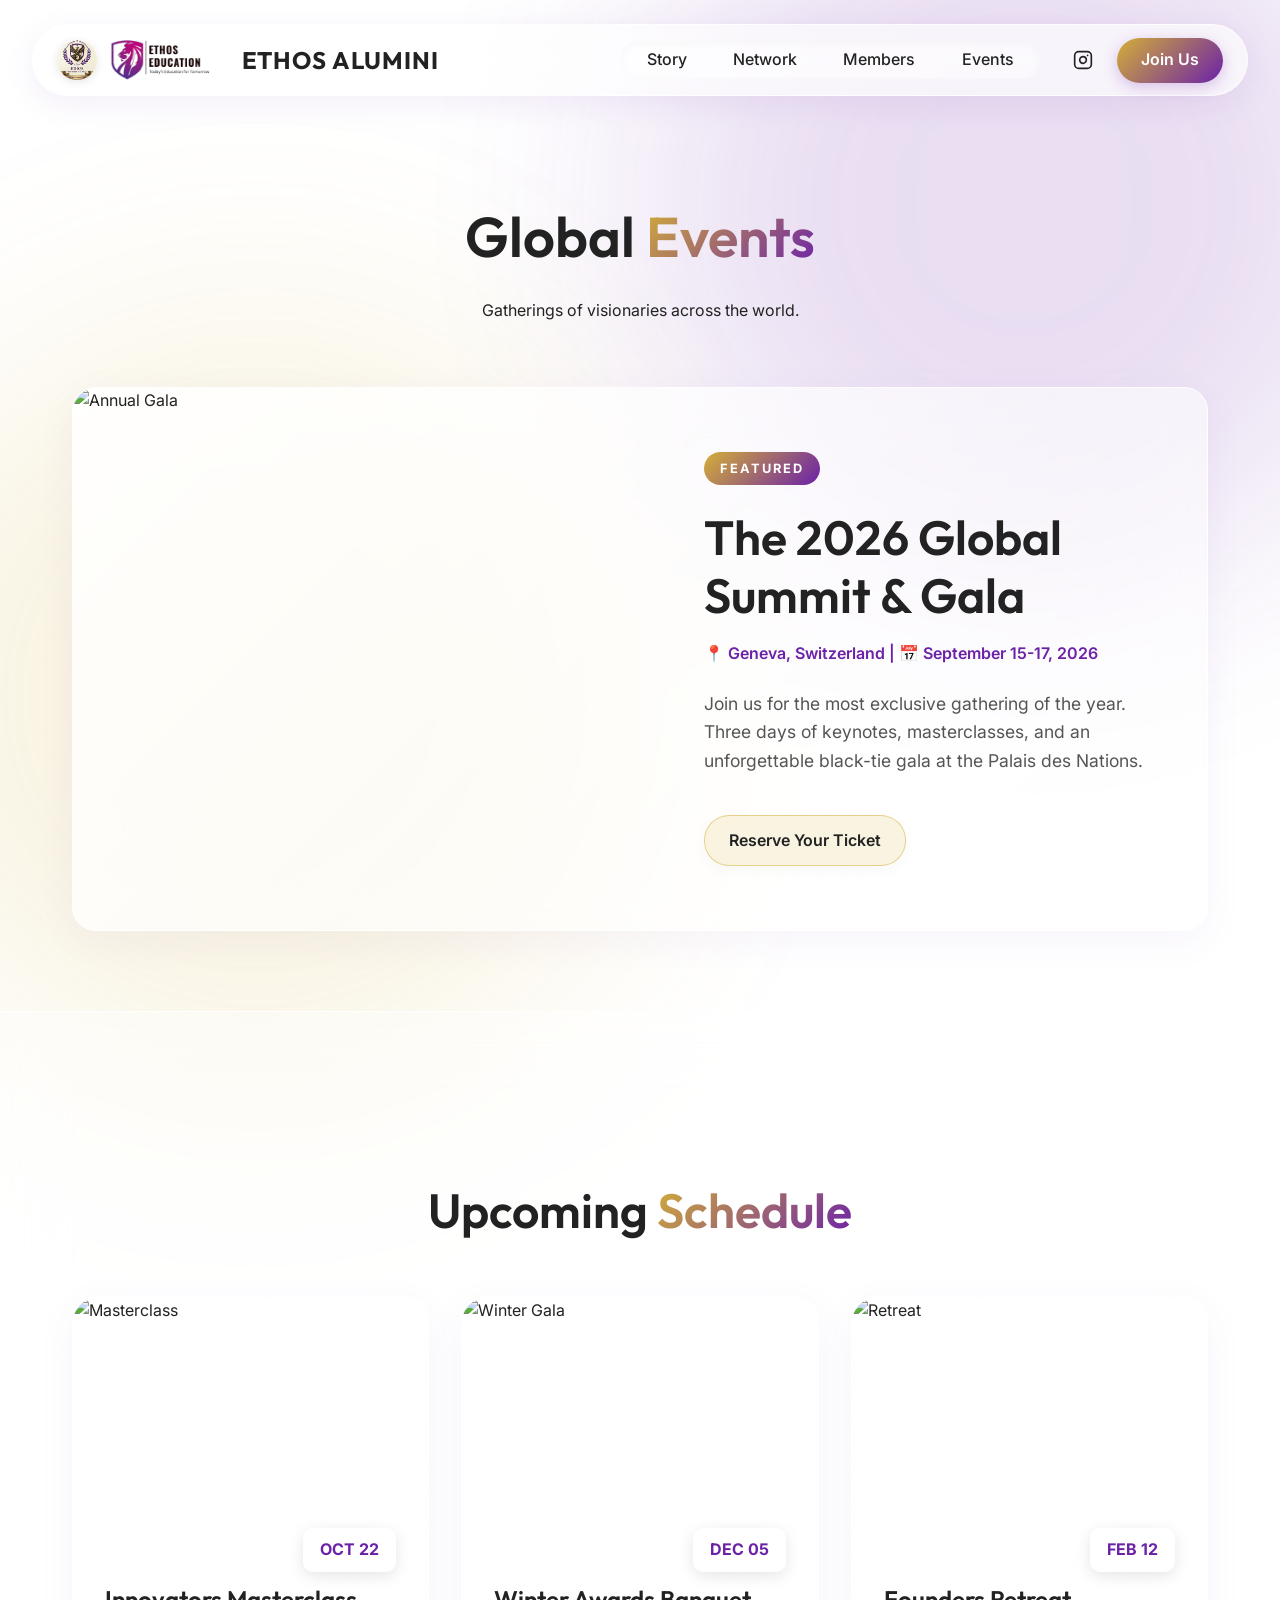
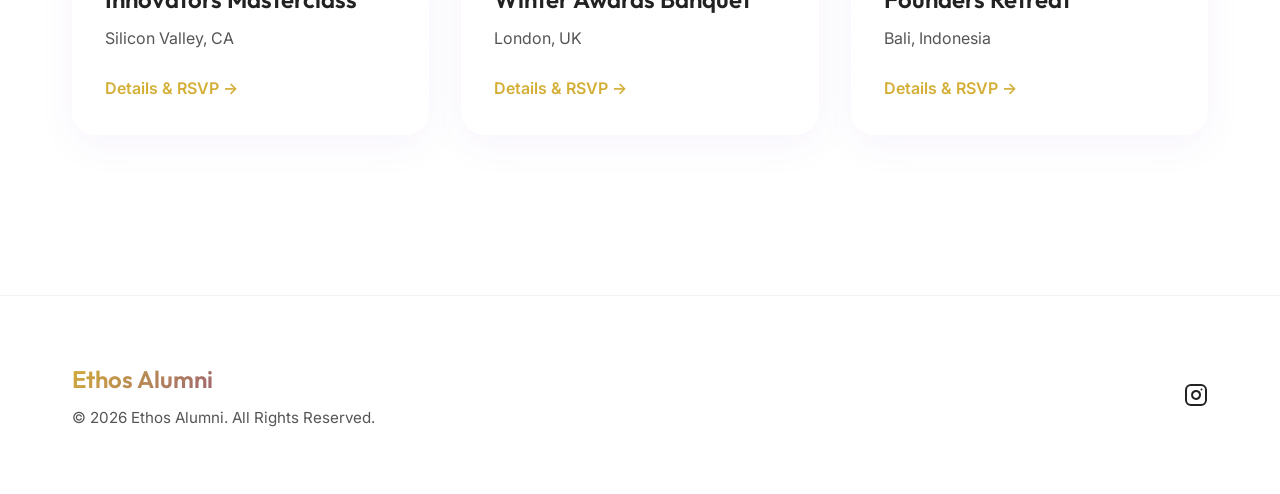
==== commit ea3e7300: "style: revert main logo to logo.jpeg and add new logo separately as square" ====
--- a/events.html
+++ b/events.html
@@ -17,7 +17,8 @@
 
     <nav class="navbar">
         <div class="logo">
-            <img src="assets/new_logo.png" alt="Ethos Alumni Logo" class="logo-img">
+            <img src="logo.jpeg" alt="Ethos Alumni Logo" class="logo-img">
+            <img src="assets/new_logo.png" alt="Ethos Education Logo" class="logo-img square">
             <span>ETHOS ALUMINI</span>
         </div>
         <div class="nav-right">
--- a/styles.css
+++ b/styles.css
@@ -121,6 +121,13 @@
     border-radius: 50%;
     object-fit: cover;
     box-shadow: 0 2px 10px rgba(0,0,0,0.1);
+}
+
+.logo-img.square {
+    border-radius: 4px;
+    object-fit: contain;
+    box-shadow: none;
+    width: auto;
 }
 
 .nav-right {
@@ -265,8 +272,8 @@
     z-index: -1;
 }
 
-.hero-title { font-size: 5rem; line-height: 1.1; margin-bottom: 1.5rem; }
-.hero-subtitle { font-size: 1.35rem; color: var(--color-text-light); margin-bottom: 2.5rem; max-width: 600px; }
+.hero-title { font-size: 5rem; line-height: 1.1; margin-bottom: 1.5rem; color: #ffffff; }
+.hero-subtitle { font-size: 1.35rem; color: rgba(255, 255, 255, 0.9); margin-bottom: 2.5rem; max-width: 600px; }
 
 /* --- CINEMATIC HORIZONTAL SCROLL STORY --- */
 .horizontal-scroll-section {
